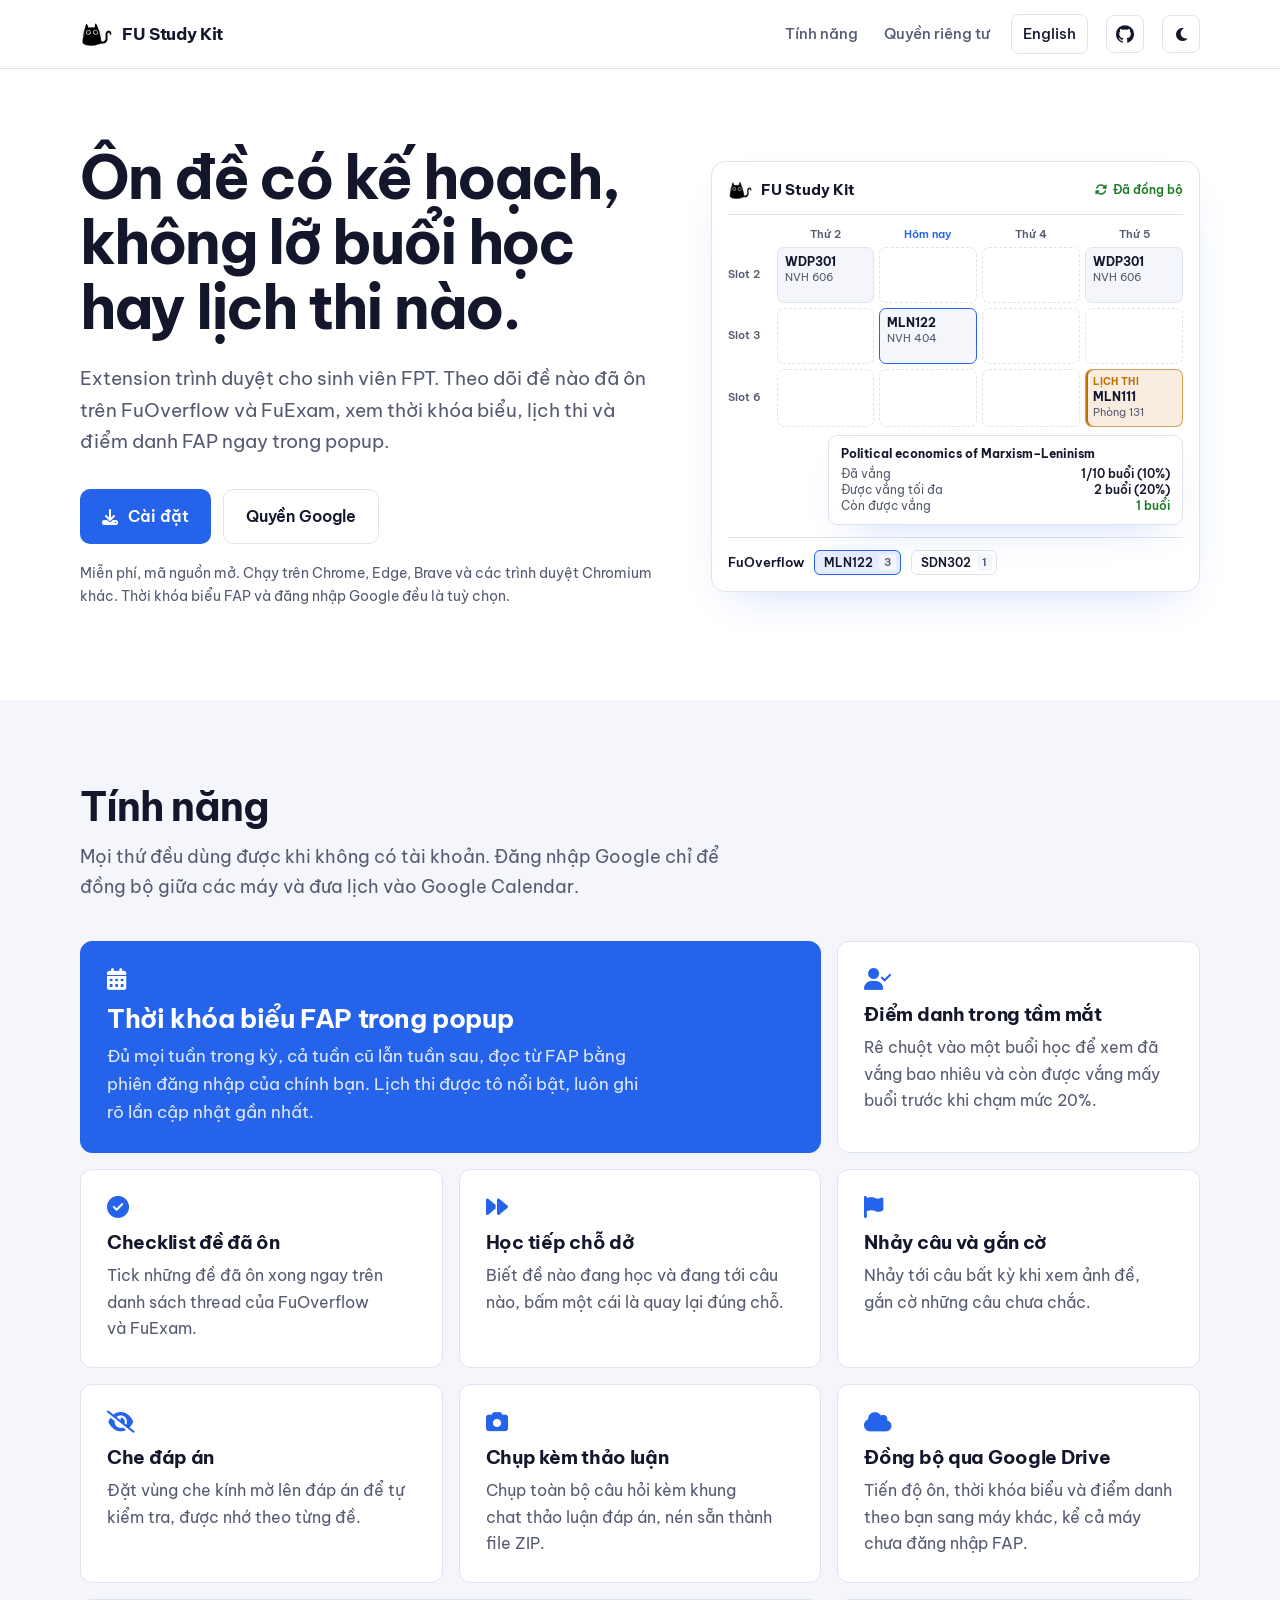
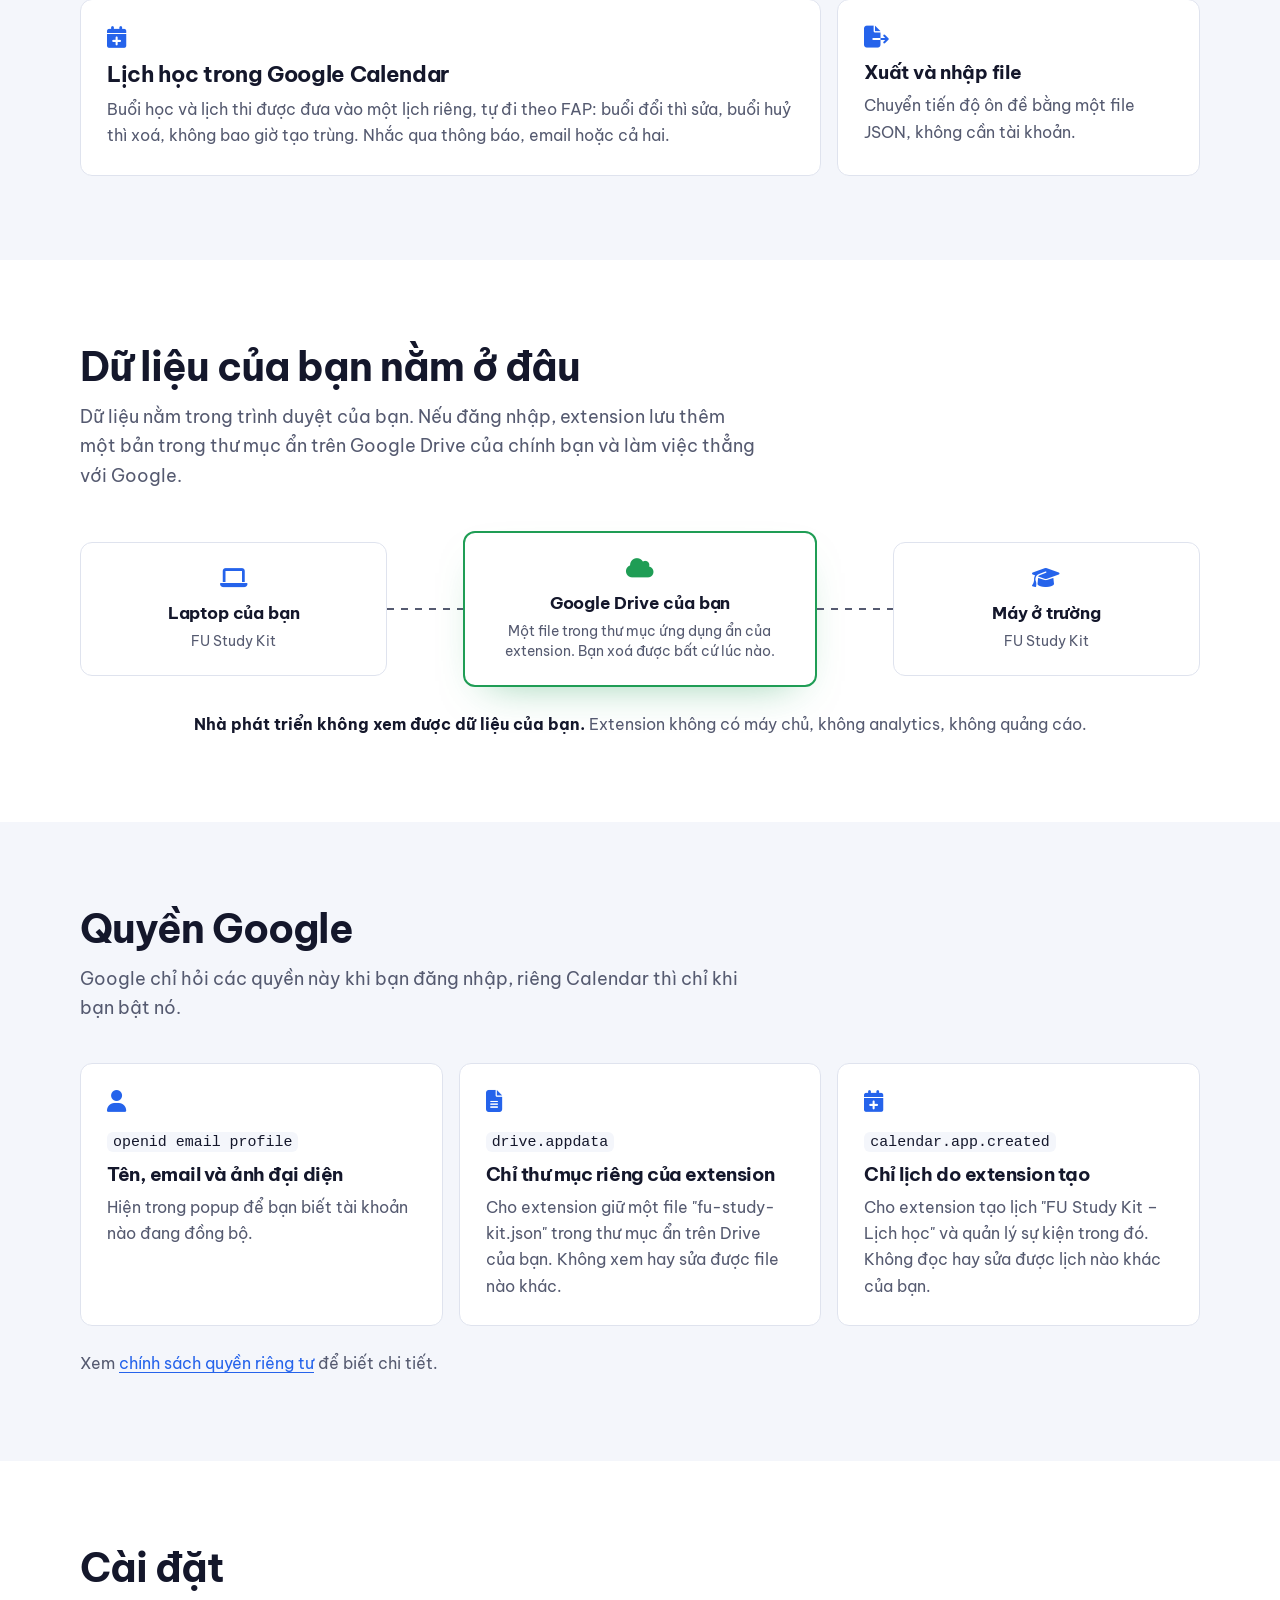
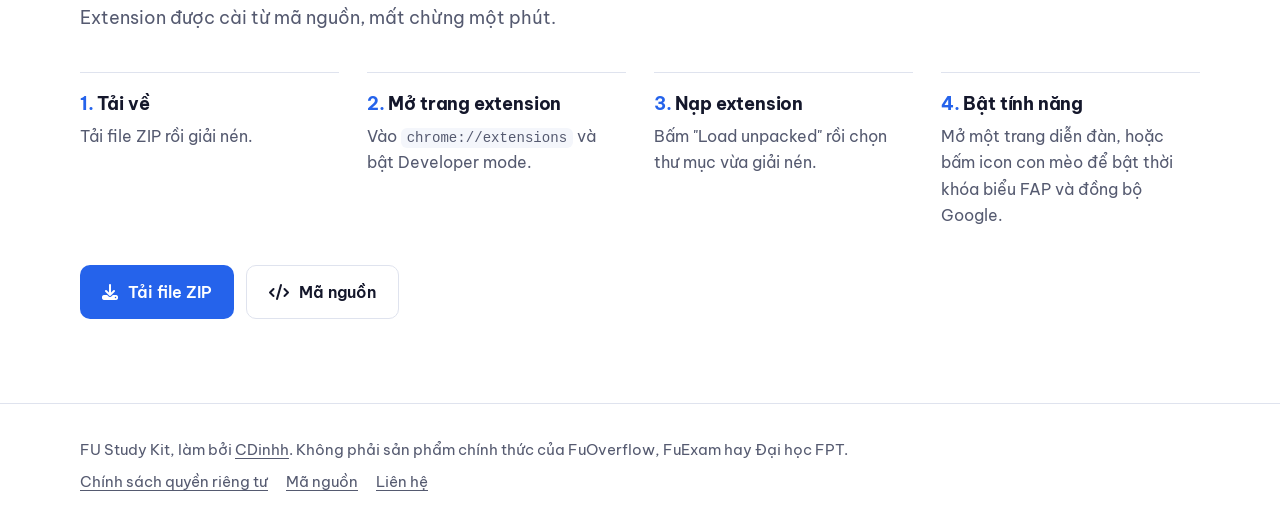
==== docs/vi/index.html @ a61018e3 "Add an English and Vietnamese home page and privacy policy for GitHub Pages" ====
<!DOCTYPE html>
<html lang="vi">

<head>
    <meta charset="UTF-8">
    <meta name="viewport" content="width=device-width, initial-scale=1">
    <title>FU Study Kit</title>
    <meta name="description" content="Extension miễn phí, mã nguồn mở cho sinh viên FPT: theo dõi việc ôn đề trên FuOverflow và FuExam, xem thời khóa biểu, lịch thi và điểm danh FAP ngay trong popup.">
    <link rel="canonical" href="https://cdinhh.github.io/Extension-FU-Study-Kit/vi/">
    <link rel="alternate" hreflang="en" href="https://cdinhh.github.io/Extension-FU-Study-Kit/">
    <link rel="alternate" hreflang="vi" href="https://cdinhh.github.io/Extension-FU-Study-Kit/vi/">
    <meta property="og:title" content="FU Study Kit">
    <meta property="og:description" content="Checklist ôn đề cho FuOverflow và FuExam, cùng thời khóa biểu, lịch thi và điểm danh FAP trong một popup.">
    <meta property="og:image" content="https://cdinhh.github.io/Extension-FU-Study-Kit/logo.png">
    <link rel="icon" type="image/png" href="../logo.png">
    <script src="../theme.js"></script>
    <link rel="preconnect" href="https://fonts.googleapis.com">
    <link rel="preconnect" href="https://fonts.gstatic.com" crossorigin>
    <link rel="stylesheet" href="https://fonts.googleapis.com/css2?family=Be+Vietnam+Pro:wght@400;500;600;700&display=swap">
    <link rel="stylesheet" href="../style.css">
</head>

<body>
    <a class="skip" href="#main">Bỏ qua tới nội dung</a>

    <header class="site-head">
        <div class="wrap">
            <a class="mark" href="./"><img src="../logo.png" alt="FU Study Kit" width="32" height="32"><span>FU Study Kit</span></a>
            <nav class="nav" aria-label="Chính">
                <a href="#features">Tính năng</a>
                <a href="privacy.html">Quyền riêng tư</a>
                <a class="lang" href="../" hreflang="en" lang="en">English</a>
            </nav>
            <a class="head-btn" href="https://github.com/CDinhh/Extension-FU-Study-Kit" aria-label="Kho mã nguồn trên GitHub" title="Kho mã nguồn trên GitHub"><svg viewBox="0 0 24 24" width="18" height="18" fill="currentColor" aria-hidden="true"><path d="M12 .3a12 12 0 0 0-3.8 23.38c.6.12.83-.26.83-.58v-2.03c-3.34.73-4.04-1.61-4.04-1.61-.55-1.39-1.33-1.76-1.33-1.76-1.09-.74.08-.73.08-.73 1.2.09 1.84 1.24 1.84 1.24 1.07 1.83 2.81 1.3 3.5 1 .1-.78.42-1.31.76-1.61-2.67-.3-5.47-1.33-5.47-5.93 0-1.31.47-2.38 1.24-3.22-.13-.3-.54-1.52.1-3.18 0 0 1-.32 3.3 1.23a11.5 11.5 0 0 1 6 0c2.28-1.55 3.29-1.23 3.29-1.23.64 1.66.23 2.88.12 3.18a4.65 4.65 0 0 1 1.23 3.22c0 4.61-2.8 5.63-5.48 5.92.42.37.81 1.1.81 2.22v3.29c0 .32.21.7.82.58A12 12 0 0 0 12 .3"/></svg></a>
            <button class="theme-toggle" type="button" hidden aria-pressed="false" aria-label="Giao diện tối" title="Giao diện tối"><i class="fa-solid fa-moon" aria-hidden="true"></i><i class="fa-solid fa-sun" aria-hidden="true"></i></button>
        </div>
    </header>

    <main id="main">
        <section class="hero">
            <div class="wrap">
                <div>
                    <h1>Ôn đề có kế hoạch, không lỡ buổi học hay lịch thi nào.</h1>
                    <p class="lede">Extension trình duyệt cho sinh viên FPT. Theo dõi đề nào đã ôn trên FuOverflow và FuExam, xem thời khóa biểu, lịch thi và điểm danh FAP ngay trong popup.</p>
                    <div class="cta">
                        <a class="btn btn-primary" href="#install"><i class="fa-solid fa-download" aria-hidden="true"></i>Cài đặt</a>
                        <a class="btn btn-ghost" href="#permissions">Quyền Google</a>
                    </div>
                    <p class="fine">Miễn phí, mã nguồn mở. Chạy trên Chrome, Edge, Brave và các trình duyệt Chromium khác. Thời khóa biểu FAP và đăng nhập Google đều là tuỳ chọn.</p>
                </div>

                <div class="mock" role="img" aria-label="Hình minh hoạ popup của extension: thời khóa biểu tuần có một buổi thi, tooltip điểm danh của một môn, và các môn đã ôn trên FuOverflow.">
                    <div class="mock-head">
                        <img src="../logo.png" alt="" width="24" height="24">
                        FU Study Kit
                        <span class="sync-pill"><i class="fa-solid fa-rotate" aria-hidden="true"></i>Đã đồng bộ</span>
                    </div>
                    <div class="mock-tt">
                        <span></span>
                        <span class="day">Thứ 2</span>
                        <span class="day today">Hôm nay</span>
                        <span class="day">Thứ 4</span>
                        <span class="day">Thứ 5</span>
                        <span class="slot">Slot 2</span>
                        <div class="c"><b>WDP301</b>NVH 606</div>
                        <div class="c empty"></div>
                        <div class="c empty"></div>
                        <div class="c"><b>WDP301</b>NVH 606</div>
                        <span class="slot">Slot 3</span>
                        <div class="c empty"></div>
                        <div class="c hover"><b>MLN122</b>NVH 404</div>
                        <div class="c empty"></div>
                        <div class="c empty"></div>
                        <span class="slot">Slot 6</span>
                        <div class="c empty"></div>
                        <div class="c empty"></div>
                        <div class="c empty"></div>
                        <div class="c exam"><i>LỊCH THI</i><b>MLN111</b>Phòng 131</div>
                    </div>
                    <div class="mock-tip">
                        <b>Political economics of Marxism–Leninism</b>
                        <span>Đã vắng <em>1/10 buổi (10%)</em></span>
                        <span>Được vắng tối đa <em>2 buổi (20%)</em></span>
                        <span>Còn được vắng <em class="ok">1 buổi</em></span>
                    </div>
                    <div class="mock-sites">
                        FuOverflow
                        <span class="chip on">MLN122 <span>3</span></span>
                        <span class="chip">SDN302 <span>1</span></span>
                    </div>
                </div>
            </div>
        </section>

        <section class="section alt" id="features">
            <div class="wrap">
                <div class="section-head in">
                    <h2>Tính năng</h2>
                    <p>Mọi thứ đều dùng được khi không có tài khoản. Đăng nhập Google chỉ để đồng bộ giữa các máy và đưa lịch vào Google Calendar.</p>
                </div>
                <div class="bento">
                    <article class="tile wide in">
                        <i class="icon fa-solid fa-calendar-days" aria-hidden="true"></i>
                        <h3>Thời khóa biểu FAP trong popup</h3>
                        <p>Đủ mọi tuần trong kỳ, cả tuần cũ lẫn tuần sau, đọc từ FAP bằng phiên đăng nhập của chính bạn. Lịch thi được tô nổi bật, luôn ghi rõ lần cập nhật gần nhất.</p>
                    </article>
                    <article class="tile in">
                        <i class="icon fa-solid fa-user-check" aria-hidden="true"></i>
                        <h3>Điểm danh trong tầm mắt</h3>
                        <p>Rê chuột vào một buổi học để xem đã vắng bao nhiêu và còn được vắng mấy buổi trước khi chạm mức 20%.</p>
                    </article>
                    <article class="tile in">
                        <i class="icon fa-solid fa-circle-check" aria-hidden="true"></i>
                        <h3>Checklist đề đã ôn</h3>
                        <p>Tick những đề đã ôn xong ngay trên danh sách thread của FuOverflow và FuExam.</p>
                    </article>
                    <article class="tile in">
                        <i class="icon fa-solid fa-forward" aria-hidden="true"></i>
                        <h3>Học tiếp chỗ dở</h3>
                        <p>Biết đề nào đang học và đang tới câu nào, bấm một cái là quay lại đúng chỗ.</p>
                    </article>
                    <article class="tile in">
                        <i class="icon fa-solid fa-flag" aria-hidden="true"></i>
                        <h3>Nhảy câu và gắn cờ</h3>
                        <p>Nhảy tới câu bất kỳ khi xem ảnh đề, gắn cờ những câu chưa chắc.</p>
                    </article>
                    <article class="tile in">
                        <i class="icon fa-solid fa-eye-slash" aria-hidden="true"></i>
                        <h3>Che đáp án</h3>
                        <p>Đặt vùng che kính mờ lên đáp án để tự kiểm tra, được nhớ theo từng đề.</p>
                    </article>
                    <article class="tile in">
                        <i class="icon fa-solid fa-camera" aria-hidden="true"></i>
                        <h3>Chụp kèm thảo luận</h3>
                        <p>Chụp toàn bộ câu hỏi kèm khung chat thảo luận đáp án, nén sẵn thành file ZIP.</p>
                    </article>
                    <article class="tile in">
                        <i class="icon fa-solid fa-cloud" aria-hidden="true"></i>
                        <h3>Đồng bộ qua Google Drive</h3>
                        <p>Tiến độ ôn, thời khóa biểu và điểm danh theo bạn sang máy khác, kể cả máy chưa đăng nhập FAP.</p>
                    </article>
                    <article class="tile span in">
                        <i class="icon fa-solid fa-calendar-plus" aria-hidden="true"></i>
                        <h3>Lịch học trong Google Calendar</h3>
                        <p>Buổi học và lịch thi được đưa vào một lịch riêng, tự đi theo FAP: buổi đổi thì sửa, buổi huỷ thì xoá, không bao giờ tạo trùng. Nhắc qua thông báo, email hoặc cả hai.</p>
                    </article>
                    <article class="tile in">
                        <i class="icon fa-solid fa-file-export" aria-hidden="true"></i>
                        <h3>Xuất và nhập file</h3>
                        <p>Chuyển tiến độ ôn đề bằng một file JSON, không cần tài khoản.</p>
                    </article>
                </div>
            </div>
        </section>

        <section class="section" id="sync">
            <div class="wrap">
                <div class="section-head in">
                    <h2>Dữ liệu của bạn nằm ở đâu</h2>
                    <p>Dữ liệu nằm trong trình duyệt của bạn. Nếu đăng nhập, extension lưu thêm một bản trong thư mục ẩn trên Google Drive của chính bạn và làm việc thẳng với Google.</p>
                </div>
                <div class="flow in">
                    <div class="node">
                        <i class="icon fa-solid fa-laptop" aria-hidden="true"></i>
                        <strong>Laptop của bạn</strong>
                        <small>FU Study Kit</small>
                    </div>
                    <div class="pipe" aria-hidden="true"></div>
                    <div class="node home">
                        <i class="icon fa-solid fa-cloud" aria-hidden="true"></i>
                        <strong>Google Drive của bạn</strong>
                        <small>Một file trong thư mục ứng dụng ẩn của extension. Bạn xoá được bất cứ lúc nào.</small>
                    </div>
                    <div class="pipe rev" aria-hidden="true"></div>
                    <div class="node">
                        <i class="icon fa-solid fa-graduation-cap" aria-hidden="true"></i>
                        <strong>Máy ở trường</strong>
                        <small>FU Study Kit</small>
                    </div>
                </div>
                <p class="flow-note in"><b>Nhà phát triển không xem được dữ liệu của bạn.</b> Extension không có máy chủ, không analytics, không quảng cáo.</p>
            </div>
        </section>

        <section class="section alt" id="permissions">
            <div class="wrap">
                <div class="section-head in">
                    <h2>Quyền Google</h2>
                    <p>Google chỉ hỏi các quyền này khi bạn đăng nhập, riêng Calendar thì chỉ khi bạn bật nó.</p>
                </div>
                <div class="perm">
                    <article class="in">
                        <i class="icon fa-solid fa-user" aria-hidden="true"></i>
                        <code>openid email profile</code>
                        <h3>Tên, email và ảnh đại diện</h3>
                        <p>Hiện trong popup để bạn biết tài khoản nào đang đồng bộ.</p>
                    </article>
                    <article class="in">
                        <i class="icon fa-solid fa-file-lines" aria-hidden="true"></i>
                        <code>drive.appdata</code>
                        <h3>Chỉ thư mục riêng của extension</h3>
                        <p>Cho extension giữ một file "fu-study-kit.json" trong thư mục ẩn trên Drive của bạn. Không xem hay sửa được file nào khác.</p>
                    </article>
                    <article class="in">
                        <i class="icon fa-solid fa-calendar-plus" aria-hidden="true"></i>
                        <code>calendar.app.created</code>
                        <h3>Chỉ lịch do extension tạo</h3>
                        <p>Cho extension tạo lịch "FU Study Kit – Lịch học" và quản lý sự kiện trong đó. Không đọc hay sửa được lịch nào khác của bạn.</p>
                    </article>
                </div>
                <p class="more in">Xem <a href="privacy.html">chính sách quyền riêng tư</a> để biết chi tiết.</p>
            </div>
        </section>

        <section class="section" id="install">
            <div class="wrap">
                <div class="section-head in">
                    <h2>Cài đặt</h2>
                    <p>Extension được cài từ mã nguồn, mất chừng một phút.</p>
                </div>
                <ol class="steps in">
                    <li><b>Tải về</b>Tải file ZIP rồi giải nén.</li>
                    <li><b>Mở trang extension</b>Vào <code>chrome://extensions</code> và bật Developer mode.</li>
                    <li><b>Nạp extension</b>Bấm "Load unpacked" rồi chọn thư mục vừa giải nén.</li>
                    <li><b>Bật tính năng</b>Mở một trang diễn đàn, hoặc bấm icon con mèo để bật thời khóa biểu FAP và đồng bộ Google.</li>
                </ol>
                <div class="steps-cta cta">
                    <a class="btn btn-primary" href="https://github.com/CDinhh/Extension-FU-Study-Kit/archive/refs/heads/main.zip"><i class="fa-solid fa-download" aria-hidden="true"></i>Tải file ZIP</a>
                    <a class="btn btn-ghost" href="https://github.com/CDinhh/Extension-FU-Study-Kit"><i class="fa-solid fa-code" aria-hidden="true"></i>Mã nguồn</a>
                </div>
            </div>
        </section>
    </main>

    <footer class="site-foot">
        <div class="wrap">
            <span>FU Study Kit, làm bởi <a href="https://github.com/CDinhh">CDinhh</a>. Không phải sản phẩm chính thức của FuOverflow, FuExam hay Đại học FPT.</span>
            <nav aria-label="Chân trang">
                <a href="privacy.html">Chính sách quyền riêng tư</a>
                <a href="https://github.com/CDinhh/Extension-FU-Study-Kit">Mã nguồn</a>
                <a href="https://github.com/CDinhh/Extension-FU-Study-Kit/issues">Liên hệ</a>
            </nav>
        </div>
    </footer>
</body>

</html>
---- docs/style.css ----
/* Icons: Font Awesome Free 6.5.1 solid (fontawesome.com, CC BY 4.0 / SIL OFL 1.1, see fontawesome-LICENSE.txt); the classes below are the glyphs this site uses. */
@font-face {
    font-family: 'Font Awesome 6 Free';
    font-weight: 900;
    font-display: block;
    src: url('fa-solid-900.woff2') format('woff2');
}
.fa-solid { display: inline-block; font: 900 1em/1 'Font Awesome 6 Free'; -webkit-font-smoothing: antialiased; }
.fa-rotate::before { content: '\f2f1'; }
.fa-circle-check::before { content: '\f058'; }
.fa-file-export::before { content: '\f56e'; }
.fa-house::before { content: '\f015'; }
.fa-download::before { content: '\f019'; }
.fa-moon::before { content: '\f186'; }
.fa-sun::before { content: '\f185'; }
.fa-user::before { content: '\f007'; }
.fa-file-lines::before { content: '\f15c'; }
.fa-server::before { content: '\f233'; }
.fa-ban::before { content: '\f05e'; }
.fa-calendar-days::before { content: '\f073'; }
.fa-calendar-plus::before { content: '\f271'; }
.fa-user-check::before { content: '\f4fc'; }
.fa-flag::before { content: '\f024'; }
.fa-camera::before { content: '\f030'; }
.fa-eye-slash::before { content: '\f070'; }
.fa-forward::before { content: '\f04e'; }
.fa-cloud::before { content: '\f0c2'; }
.fa-laptop::before { content: '\f109'; }
.fa-graduation-cap::before { content: '\f19d'; }
.fa-code::before { content: '\f121'; }

:root {
    color-scheme: light;
    --paper: #ffffff;
    --paper-2: #f4f6fb;
    --card: #ffffff;
    --ink: #14172b;
    --muted: #555a70;
    --line: #dfe3ee;
    --brand: #2563eb;
    --brand-ink: #ffffff;
    --sky: #06b6f5;
    --ok: #1d7d27;
    --drive: #1f9d55;
    --exam: #c26d00;
    --shadow: 0 18px 44px -24px rgb(37 99 235 / 30%);
    --radius: 12px;
    --sans: 'Be Vietnam Pro', 'Segoe UI Variable', 'Segoe UI', system-ui, sans-serif;
}

:root[data-theme='dark'] {
    color-scheme: dark;
    --paper: #0b0c0f;
    --paper-2: #121419;
    --card: #191c22;
    --ink: #f2f3f8;
    --muted: #aeb1c5;
    --line: #2a2e37;
    --brand: #6ea8fe;
    --brand-ink: #0b0c0f;
    --ok: #3ecf8e;
    --drive: #3ecf8e;
    --exam: #f5a524;
    --shadow: 0 18px 44px -24px rgb(0 0 0 / 80%);
}

*, *::before, *::after { box-sizing: border-box; }

html { scroll-behavior: smooth; scroll-padding-top: 88px; -webkit-text-size-adjust: 100%; }

body {
    margin: 0;
    background: var(--paper);
    color: var(--ink);
    font: 400 17px/1.65 var(--sans);
    -webkit-font-smoothing: antialiased;
}

img { display: block; max-width: 100%; }

a { color: var(--brand); text-underline-offset: 3px; text-decoration-thickness: 1px; }
a:hover { text-decoration-thickness: 2px; }
:focus-visible { outline: 3px solid var(--sky); outline-offset: 3px; border-radius: 6px; }

h1, h2, h3 { margin: 0; line-height: 1.15; letter-spacing: -.025em; font-weight: 700; text-wrap: balance; }
p { margin: 0; text-wrap: pretty; }

.wrap { width: min(1120px, 100% - 40px); margin-inline: auto; }

.skip {
    position: absolute;
    left: 16px;
    top: -60px;
    z-index: 30;
    padding: 8px 14px;
    background: var(--brand);
    color: var(--brand-ink);
    border-radius: 8px;
}
.skip:focus { top: 12px; }

/* ===== Header ===== */
.site-head {
    position: sticky;
    top: 0;
    z-index: 20;
    background: color-mix(in srgb, var(--paper) 88%, transparent);
    backdrop-filter: blur(14px);
    border-bottom: 1px solid var(--line);
}
.site-head .wrap { display: flex; align-items: center; gap: 12px; min-height: 68px; }

.mark {
    display: flex;
    align-items: center;
    gap: 10px;
    color: var(--ink);
    font-weight: 700;
    letter-spacing: -.02em;
    text-decoration: none;
    margin-right: auto;
}
.mark img { flex: none; width: 32px; height: 32px; border-radius: 8px; transition: transform .5s cubic-bezier(.2, 1.4, .4, 1); }
.mark:hover img { transform: rotate(-14deg) scale(1.08); }

.nav { display: flex; align-items: center; gap: 4px; font-size: 15px; font-weight: 500; }
.nav a { padding: 7px 11px; border-radius: 8px; color: var(--muted); text-decoration: none; white-space: nowrap; transition: background .2s, color .2s; }
.nav a:hover { background: var(--paper-2); color: var(--ink); }
.nav a[aria-current='page'] { color: var(--ink); }
.nav .lang { border: 1px solid var(--line); margin-left: 6px; color: var(--ink); }

.head-btn {
    flex: none;
    display: grid;
    place-items: center;
    width: 38px;
    height: 38px;
    margin-left: 6px;
    border: 1px solid var(--line);
    border-radius: 8px;
    color: var(--ink);
    transition: background .2s;
}
.head-btn:hover { background: var(--paper-2); }
.head-btn svg { transition: transform .4s cubic-bezier(.2, 1.4, .4, 1); }
.head-btn:hover svg { transform: rotate(-8deg) scale(1.12); }

.theme-toggle {
    flex: none;
    display: grid;
    place-items: center;
    width: 38px;
    height: 38px;
    margin-left: 6px;
    border: 1px solid var(--line);
    border-radius: 8px;
    background: transparent;
    color: var(--ink);
    font-size: 15px;
    cursor: pointer;
    transition: background .2s;
}
.theme-toggle[hidden] { display: none; }
.theme-toggle:hover { background: var(--paper-2); }
.theme-toggle .fa-solid { transition: transform .4s cubic-bezier(.2, 1.4, .4, 1); }
.theme-toggle:hover .fa-solid { transform: rotate(-20deg) scale(1.12); }
.theme-toggle .fa-sun, :root[data-theme='dark'] .theme-toggle .fa-moon { display: none; }
:root[data-theme='dark'] .theme-toggle .fa-sun { display: inline-block; }

/* ===== Buttons ===== */
.btn {
    display: inline-flex;
    align-items: center;
    gap: 10px;
    padding: 13px 22px;
    border-radius: 10px;
    font-weight: 600;
    font-size: 16px;
    text-decoration: none;
    transition: transform .25s cubic-bezier(.2, 1.4, .4, 1), background .2s, border-color .2s;
}
.btn:hover { transform: translateY(-2px); }
.btn:active { transform: translateY(0); }
.btn-primary { background: var(--brand); color: var(--brand-ink); }
.btn-ghost { color: var(--ink); border: 1px solid var(--line); background: var(--card); }
.btn-ghost:hover { border-color: var(--brand); }

/* ===== Hero ===== */
.hero { padding: 76px 0 92px; }
.hero .wrap { display: grid; grid-template-columns: 1.08fr .92fr; gap: 56px; align-items: center; }
.hero h1 { font-size: clamp(38px, 5.2vw, 60px); line-height: 1.08; letter-spacing: -.035em; }
.lede { margin: 24px 0 32px; max-width: 34em; font-size: 19px; color: var(--muted); }
.cta { display: flex; flex-wrap: wrap; gap: 12px; }
.fine { margin-top: 18px; font-size: 14px; color: var(--muted); }

/* Popup mock, modelled on the real extension popup */
.mock {
    border-radius: 14px;
    background: var(--card);
    border: 1px solid var(--line);
    box-shadow: var(--shadow);
    padding: 16px;
    font-size: 13px;
    line-height: 1.35;
    user-select: none;
    animation: rise .8s cubic-bezier(.2, 1.1, .3, 1) both;
}
.mock-head { display: flex; align-items: center; gap: 9px; padding-bottom: 12px; border-bottom: 1px solid var(--line); font-weight: 700; font-size: 15px; }
.mock-head img { width: 24px; height: 24px; border-radius: 6px; }
.sync-pill { display: inline-flex; align-items: center; gap: 6px; margin-left: auto; font-size: 12px; font-weight: 600; color: var(--ok); }
.sync-pill .fa-solid { animation: spin 1.2s .9s cubic-bezier(.5, 0, .3, 1) 2 both; }

.mock-tt { display: grid; grid-template-columns: 44px repeat(4, 1fr); gap: 5px; margin-top: 12px; }
.mock-tt .day { text-align: center; font-size: 11px; font-weight: 600; color: var(--muted); }
.mock-tt .day.today { color: var(--brand); }
.mock-tt .slot { align-self: center; font-size: 11px; font-weight: 600; color: var(--muted); }
.mock-tt .c { min-height: 56px; padding: 6px 7px; border: 1px solid var(--line); border-radius: 7px; background: var(--paper-2); font-size: 11px; color: var(--muted); animation: rise .6s cubic-bezier(.2, 1, .3, 1) both; }
.mock-tt .c b { display: block; color: var(--ink); font-size: 12px; }
.mock-tt .c.empty { border-style: dashed; background: transparent; animation: none; }
.mock-tt .c.exam { border-color: color-mix(in srgb, var(--exam) 60%, transparent); background: color-mix(in srgb, var(--exam) 12%, var(--card)); box-shadow: inset 2px 0 0 var(--exam); }
.mock-tt .c.exam i { display: block; font-style: normal; font-size: 9.5px; font-weight: 700; letter-spacing: .04em; color: var(--exam); }
.mock-tt .c.hover { border-color: var(--brand); }
.mock-tt .c:nth-child(7) { animation-delay: .15s; }
.mock-tt .c:nth-child(9) { animation-delay: .3s; }
.mock-tt .c:nth-child(14) { animation-delay: .45s; }

.mock-tip { position: relative; width: 78%; margin: 8px 0 0 auto; padding: 10px 12px; border: 1px solid var(--line); border-radius: 9px; background: var(--card); box-shadow: var(--shadow); font-size: 12px; animation: rise .6s 1.1s cubic-bezier(.2, 1, .3, 1) both; }
.mock-tip b { display: block; margin-bottom: 4px; color: var(--ink); }
.mock-tip span { display: flex; justify-content: space-between; gap: 12px; color: var(--muted); }
.mock-tip em { font-style: normal; font-weight: 600; color: var(--ink); }
.mock-tip em.ok { color: var(--ok); }

.mock-sites { display: flex; align-items: center; gap: 10px; margin-top: 12px; padding-top: 12px; border-top: 1px solid var(--line); font-weight: 600; }
.chip { display: inline-flex; align-items: center; gap: 6px; padding: 3px 4px 3px 9px; border: 1px solid var(--line); border-radius: 6px; font-size: 12px; font-weight: 600; }
.chip span { padding: 1px 5px; border-radius: 4px; background: var(--paper-2); color: var(--muted); font-size: 11px; }
.chip.on { border-color: var(--brand); background: color-mix(in srgb, var(--brand) 12%, var(--card)); }

@keyframes rise { from { opacity: 0; transform: translateY(14px); } }
@keyframes spin { to { transform: rotate(360deg); } }

/* ===== Sections ===== */
.section { padding: 84px 0; }
.section.alt { background: var(--paper-2); }
.section-head { max-width: 40em; margin-bottom: 40px; }
.section-head h2 { font-size: clamp(28px, 3.6vw, 40px); }
.section-head p { margin-top: 12px; color: var(--muted); font-size: 18px; }

@supports (animation-timeline: view()) {
    @media (prefers-reduced-motion: no-preference) {
        .in { animation: rise linear both; animation-timeline: view(); animation-range: entry 0% entry 42%; }
    }
}

/* Icon in front of a card title */
.icon { display: block; margin-bottom: 14px; color: var(--brand); font-size: 22px; transition: transform .35s cubic-bezier(.2, 1.5, .4, 1); }

/* Features */
.bento { display: grid; grid-template-columns: repeat(3, 1fr); gap: 16px; }
.tile { padding: 26px; background: var(--card); border: 1px solid var(--line); border-radius: var(--radius); transition: border-color .25s; }
.tile:hover { border-color: var(--brand); }
.tile:hover .icon { transform: translateY(-3px) scale(1.1); }
.tile h3 { font-size: 19px; margin-bottom: 8px; letter-spacing: -.015em; }
.tile p { color: var(--muted); font-size: 16px; }
.tile.wide { grid-column: span 2; background: var(--brand); border-color: var(--brand); }
.tile.wide .icon, .tile.wide h3 { color: var(--brand-ink); }
.tile.wide h3 { font-size: 26px; }
.tile.wide p { color: color-mix(in srgb, var(--brand-ink) 86%, transparent); font-size: 17px; max-width: 32em; }
.tile.span { grid-column: span 2; }
.tile.span h3 { font-size: 22px; }

/* Sync flow */
.flow { display: grid; grid-template-columns: 1fr 76px 1.15fr 76px 1fr; align-items: center; }
.node { padding: 24px 20px; text-align: center; background: var(--card); border: 1px solid var(--line); border-radius: var(--radius); }
.node .icon { margin: 0 auto 10px; }
.node strong { display: block; font-size: 17px; letter-spacing: -.01em; }
.node small { display: block; margin-top: 4px; color: var(--muted); font-size: 14px; line-height: 1.45; }
.node.home { border: 2px solid var(--drive); box-shadow: 0 18px 44px -24px color-mix(in srgb, var(--drive) 55%, transparent); }
.node.home .icon { color: var(--drive); }
.pipe { height: 2px; background: repeating-linear-gradient(90deg, var(--muted) 0 7px, transparent 7px 14px); background-size: 28px 2px; animation: flow 1.1s linear infinite; }
.pipe.rev { animation-direction: reverse; }
@keyframes flow { to { background-position-x: 28px; } }
@keyframes flow-down { to { background-position-y: 28px; } }
.flow-note { margin-top: 24px; text-align: center; color: var(--muted); font-size: 16px; }
.flow-note b { color: var(--ink); }
.more { margin-top: 24px; color: var(--muted); font-size: 16px; }

/* Permissions */
.perm { display: grid; grid-template-columns: repeat(3, 1fr); gap: 16px; }
.perm article { padding: 26px; border-radius: var(--radius); background: var(--card); border: 1px solid var(--line); }
.perm h3 { font-size: 19px; margin-bottom: 8px; }
.perm p { color: var(--muted); font-size: 16px; }
code { font: 500 .88em ui-monospace, 'Cascadia Code', Consolas, monospace; padding: .12em .4em; border-radius: 6px; background: var(--paper-2); overflow-wrap: anywhere; }
.perm code { display: inline-block; margin-bottom: 12px; }

/* Install steps */
.steps { display: grid; grid-template-columns: repeat(4, 1fr); gap: 28px; margin: 0; padding: 0; list-style: none; counter-reset: s; }
.steps li { counter-increment: s; padding-top: 16px; border-top: 1px solid var(--line); color: var(--muted); font-size: 16px; }
.steps b { display: block; margin-bottom: 4px; color: var(--ink); font-size: 18px; letter-spacing: -.01em; }
.steps b::before { content: counter(s) '. '; color: var(--brand); }
.steps-cta { margin-top: 36px; }

/* ===== Policy page ===== */
.doc-hero { padding: 60px 0 44px; }
.doc-hero h1 { font-size: clamp(36px, 5vw, 54px); letter-spacing: -.035em; }
.doc-hero .meta { margin-top: 14px; color: var(--muted); font-size: 15px; }

.promises { display: grid; grid-template-columns: repeat(3, 1fr); gap: 14px; margin-top: 34px; }
.promises div { padding: 20px; background: var(--paper-2); border-radius: var(--radius); font-size: 15px; color: var(--muted); line-height: 1.5; }
.promises .icon { font-size: 18px; margin-bottom: 10px; }
.promises b { display: block; color: var(--ink); font-size: 17px; letter-spacing: -.01em; margin-bottom: 3px; }

.doc { display: grid; grid-template-columns: 230px minmax(0, 1fr); gap: 56px; align-items: start; padding-bottom: 96px; }
.toc { position: sticky; top: 92px; font-size: 14.5px; }
.toc ol { margin: 0; padding: 0; list-style: none; }
.toc a { display: block; padding: 5px 0; color: var(--muted); text-decoration: none; line-height: 1.4; transition: color .2s; }
.toc a:hover { color: var(--brand); }

.prose { max-width: 720px; }
.prose section + section { margin-top: 48px; }
.prose h2 { font-size: 26px; margin-bottom: 14px; }
.prose p + p, .prose p + ul, .prose ul + p, .prose p + .table-wrap, .prose .table-wrap + p { margin-top: 14px; }
.prose ul { padding-left: 20px; margin-bottom: 0; }
.prose li + li { margin-top: 8px; }

.table-wrap { overflow-x: auto; border: 1px solid var(--line); border-radius: var(--radius); background: var(--card); }
table { width: 100%; border-collapse: collapse; font-size: 15px; line-height: 1.5; }
th, td { padding: 13px 16px; text-align: left; vertical-align: top; }
thead th { font-size: 13px; font-weight: 600; color: var(--muted); background: var(--paper-2); }
tbody tr + tr th, tbody tr + tr td { border-top: 1px solid var(--line); }
tbody th { font-weight: 600; min-width: 150px; }
td { min-width: 170px; color: var(--muted); }

.callout { margin-top: 16px; padding: 18px 20px; background: var(--paper-2); border-radius: var(--radius); font-size: 16px; }
.callout p + p { margin-top: 10px; }

/* ===== Footer ===== */
.site-foot { padding: 34px 0; border-top: 1px solid var(--line); color: var(--muted); font-size: 14.5px; }
.site-foot .wrap { display: flex; flex-wrap: wrap; gap: 8px 22px; align-items: center; justify-content: space-between; }
.site-foot nav { display: flex; flex-wrap: wrap; gap: 6px 18px; }
.site-foot a { color: var(--muted); }
.site-foot a:hover { color: var(--ink); }

/* ===== Responsive ===== */
@media (max-width: 920px) {
    .hero { padding: 48px 0 72px; }
    .hero .wrap { grid-template-columns: 1fr; gap: 48px; }
    .bento, .perm { grid-template-columns: repeat(2, 1fr); }
    .steps { grid-template-columns: repeat(2, 1fr); }
    .doc { grid-template-columns: minmax(0, 1fr); gap: 28px; }
    .toc { position: static; }
    .toc ol { columns: 2; column-gap: 16px; }
    .toc li { break-inside: avoid; }
}

@media (max-width: 640px) {
    body { font-size: 16px; }
    .wrap { width: calc(100% - 32px); }
    .section { padding: 64px 0; }
    .site-head .wrap { min-height: 60px; gap: 2px; }
    .head-btn, .theme-toggle { width: 34px; height: 34px; margin-left: 2px; }
    .nav .lang { margin-left: 2px; }
    .mark span, .nav a:first-child { display: none; }
    .nav { font-size: 14px; }
    .nav a { padding: 6px 8px; }
    .lede { font-size: 17px; }
    .bento, .perm, .steps, .promises { grid-template-columns: 1fr; }
    .tile.wide, .tile.span { grid-column: auto; }
    .cta .btn { flex: 1 1 100%; justify-content: center; }
    .flow { grid-template-columns: 1fr; }
    .pipe { justify-self: center; width: 2px; height: 34px; background: repeating-linear-gradient(180deg, var(--muted) 0 7px, transparent 7px 14px); background-size: 2px 28px; animation-name: flow-down; }
    .toc ol { columns: 1; }
    .mock-tt { grid-template-columns: 38px repeat(4, 1fr); }
}

@media (prefers-reduced-motion: reduce) {
    *, *::before, *::after, ::view-transition-group(*), ::view-transition-old(*), ::view-transition-new(*) { animation: none !important; transition: none !important; }
    html { scroll-behavior: auto; }
}
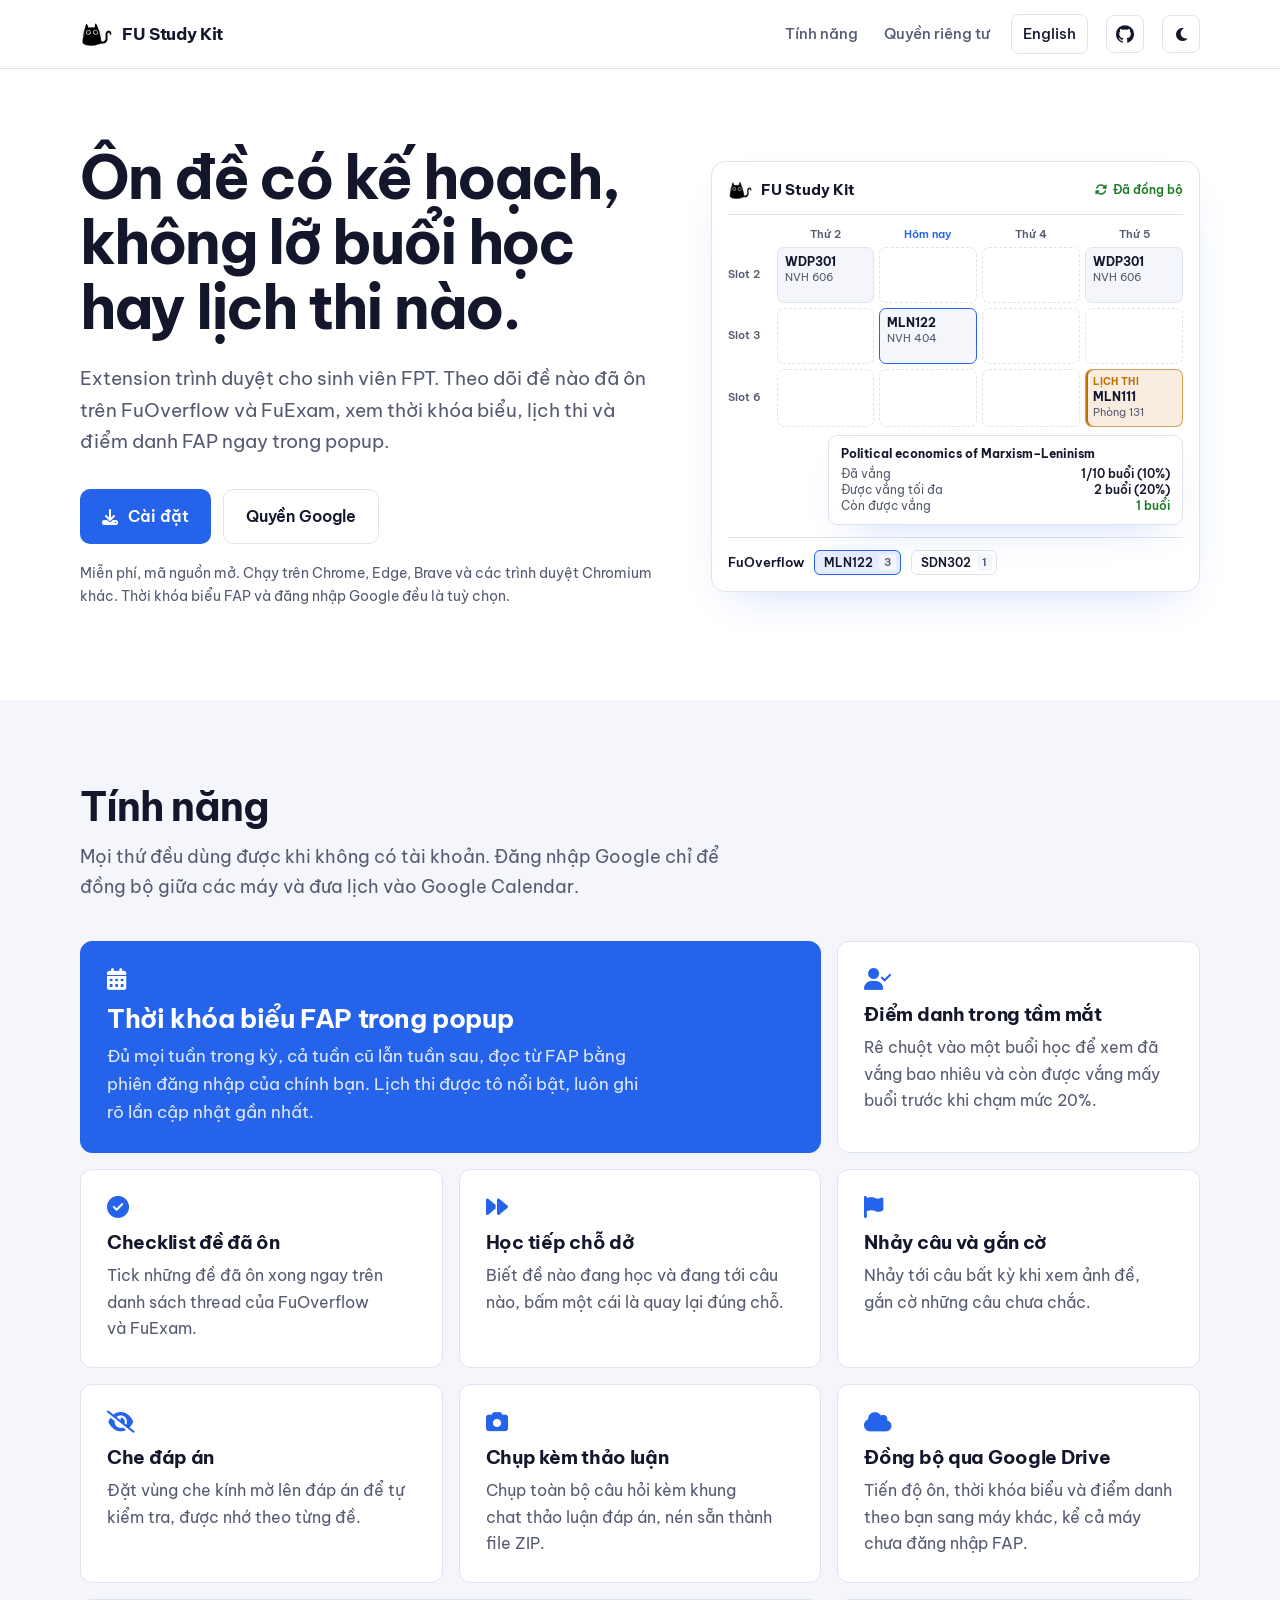
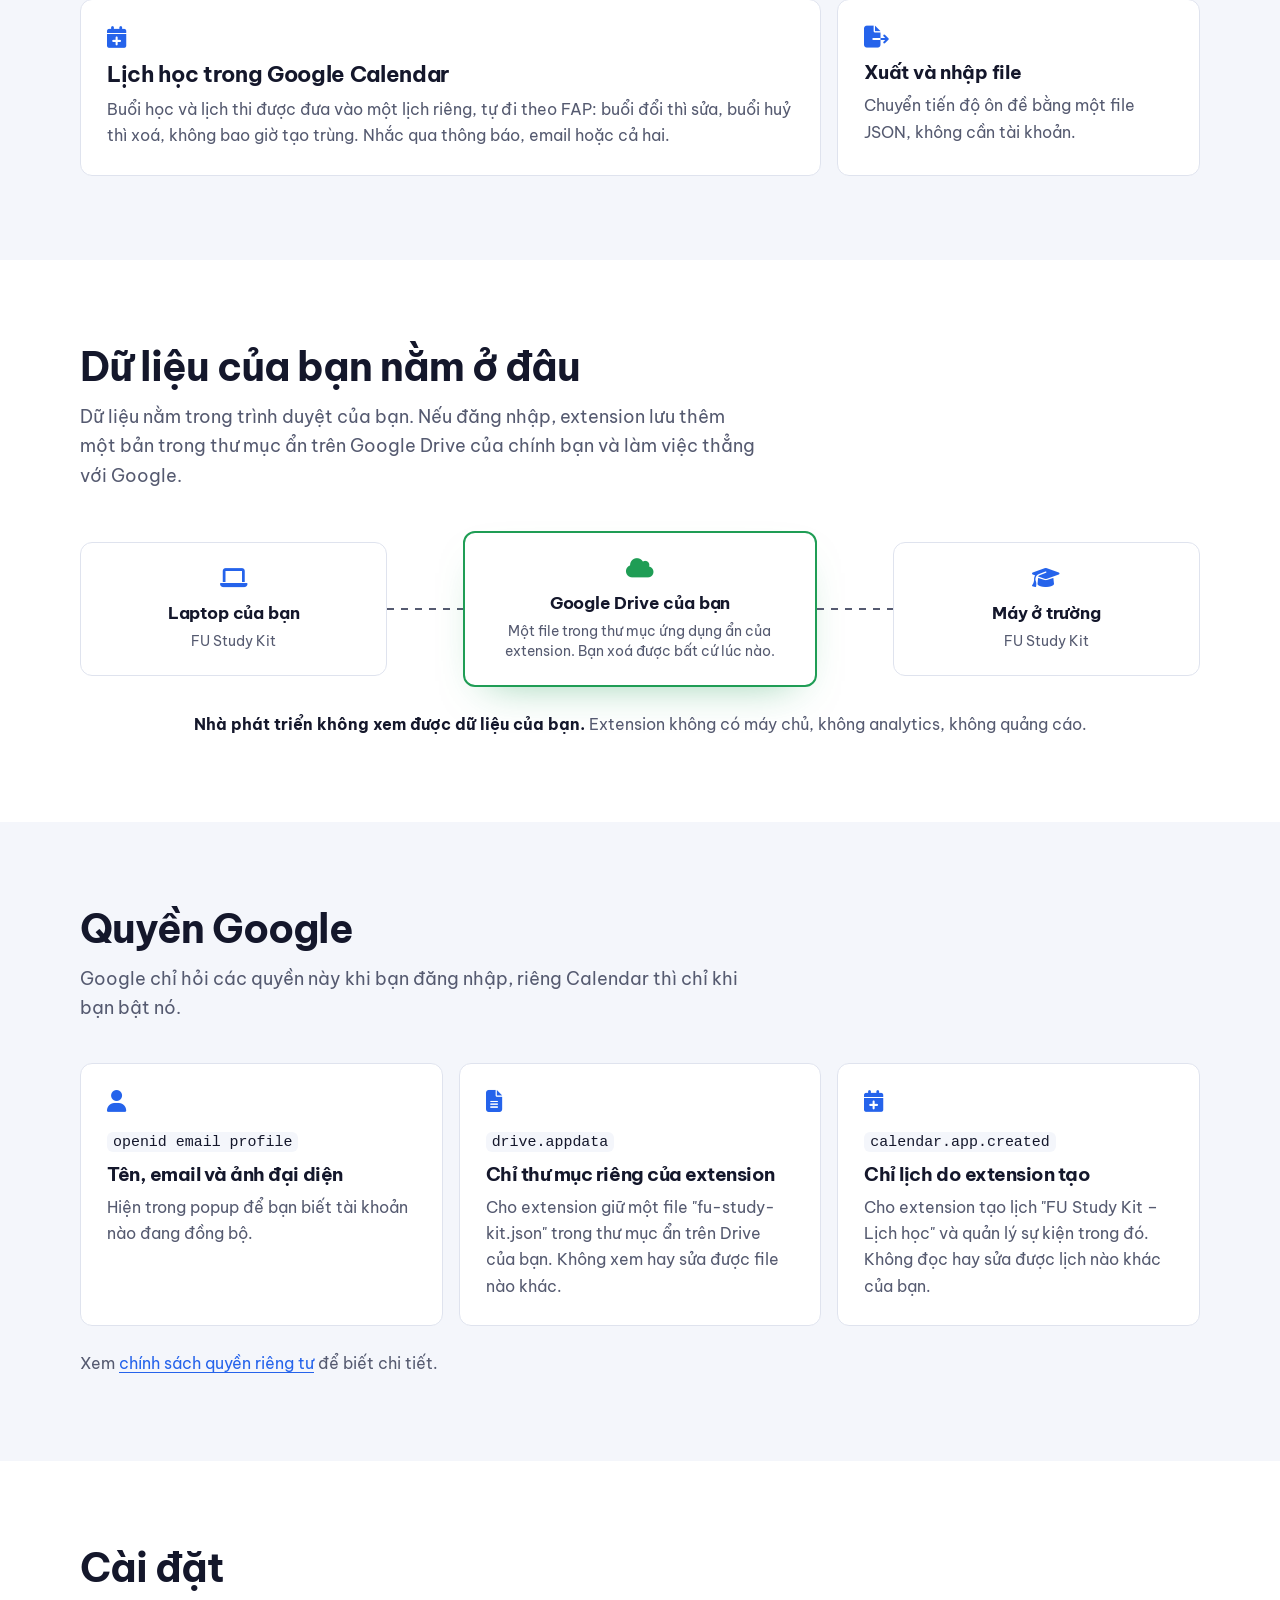
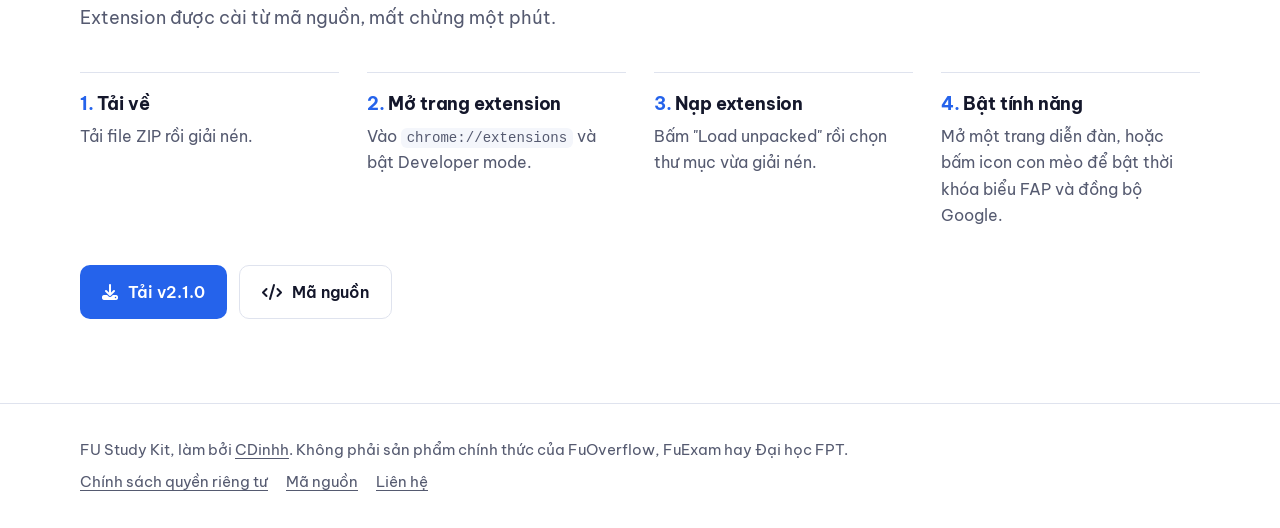
==== commit 900c7c6c: "Release 2.1.0: point the site's download at the v2.1.0 tag" ====
--- a/docs/vi/index.html
+++ b/docs/vi/index.html
@@ -225,7 +225,7 @@
                     <li><b>Bật tính năng</b>Mở một trang diễn đàn, hoặc bấm icon con mèo để bật thời khóa biểu FAP và đồng bộ Google.</li>
                 </ol>
                 <div class="steps-cta cta">
-                    <a class="btn btn-primary" href="https://github.com/CDinhh/Extension-FU-Study-Kit/archive/refs/heads/main.zip"><i class="fa-solid fa-download" aria-hidden="true"></i>Tải file ZIP</a>
+                    <a class="btn btn-primary" href="https://github.com/CDinhh/Extension-FU-Study-Kit/archive/refs/tags/v2.1.0.zip"><i class="fa-solid fa-download" aria-hidden="true"></i>Tải v2.1.0</a>
                     <a class="btn btn-ghost" href="https://github.com/CDinhh/Extension-FU-Study-Kit"><i class="fa-solid fa-code" aria-hidden="true"></i>Mã nguồn</a>
                 </div>
             </div>
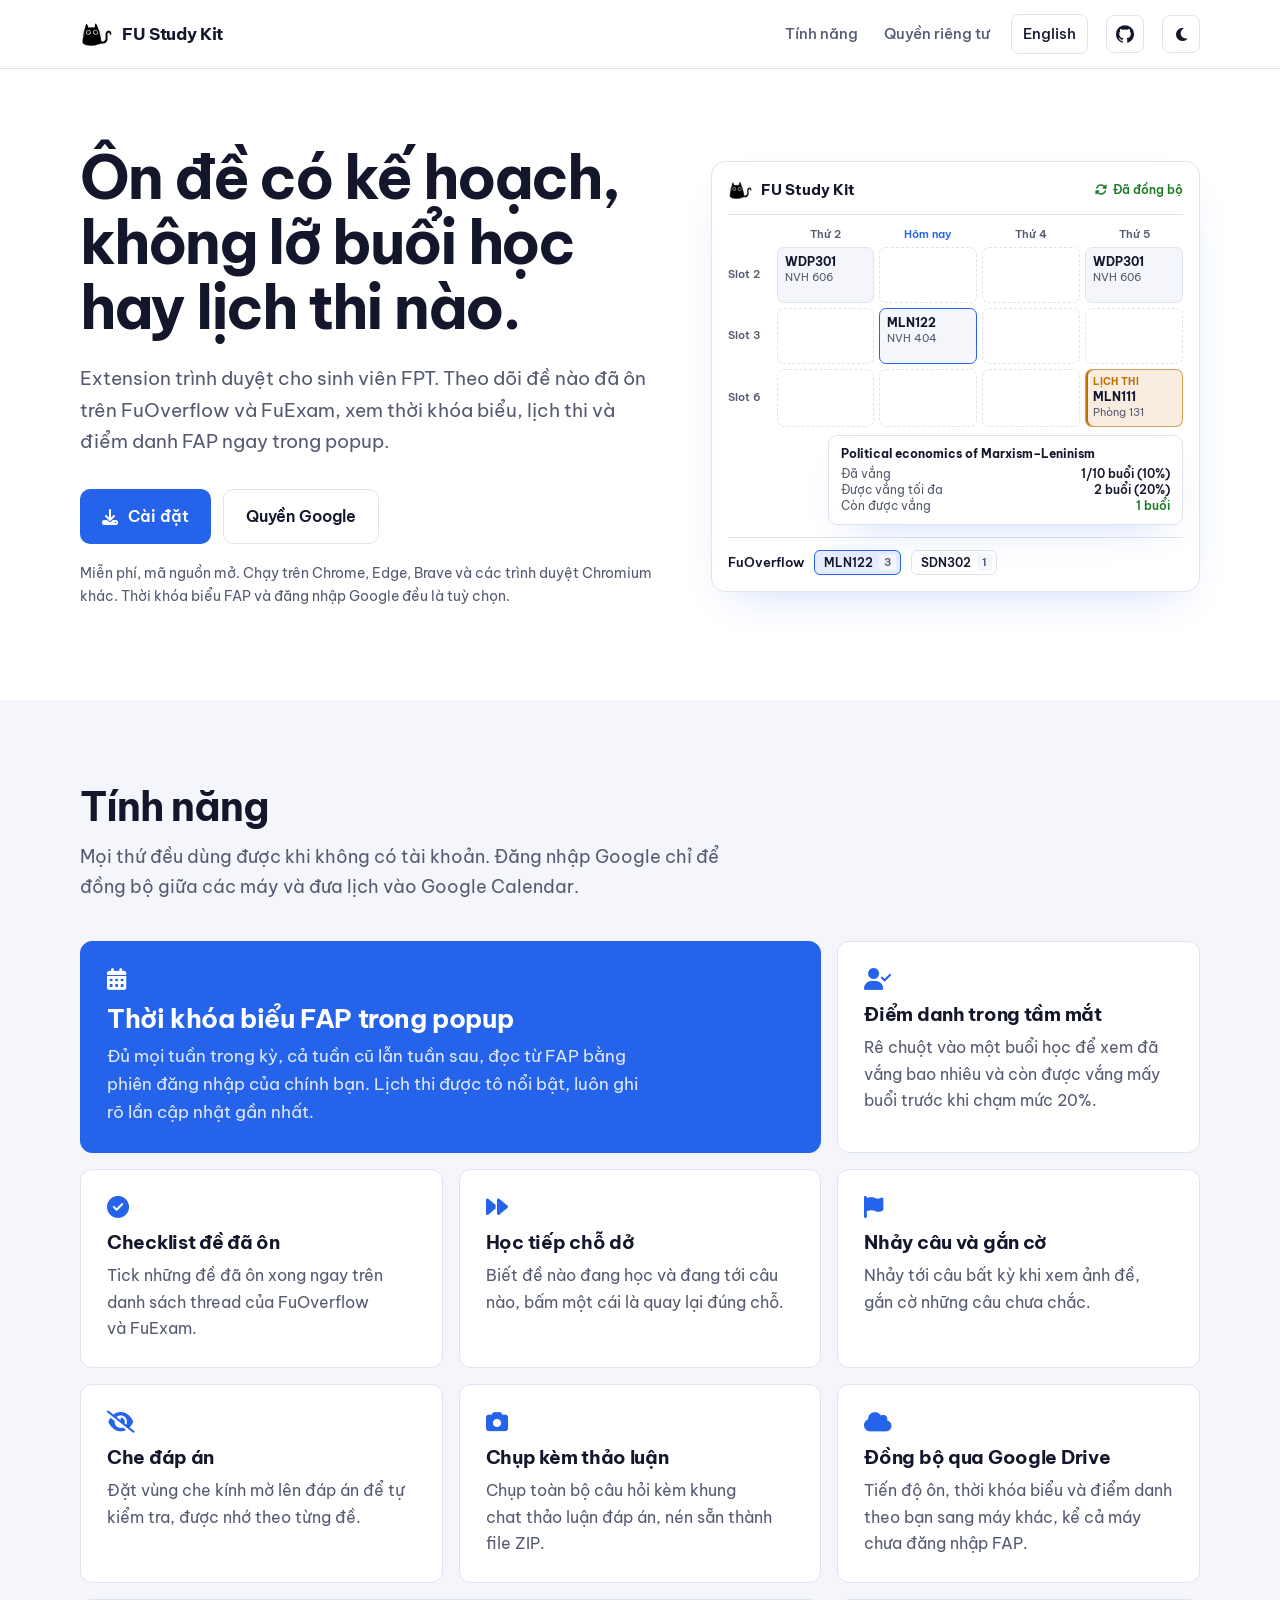
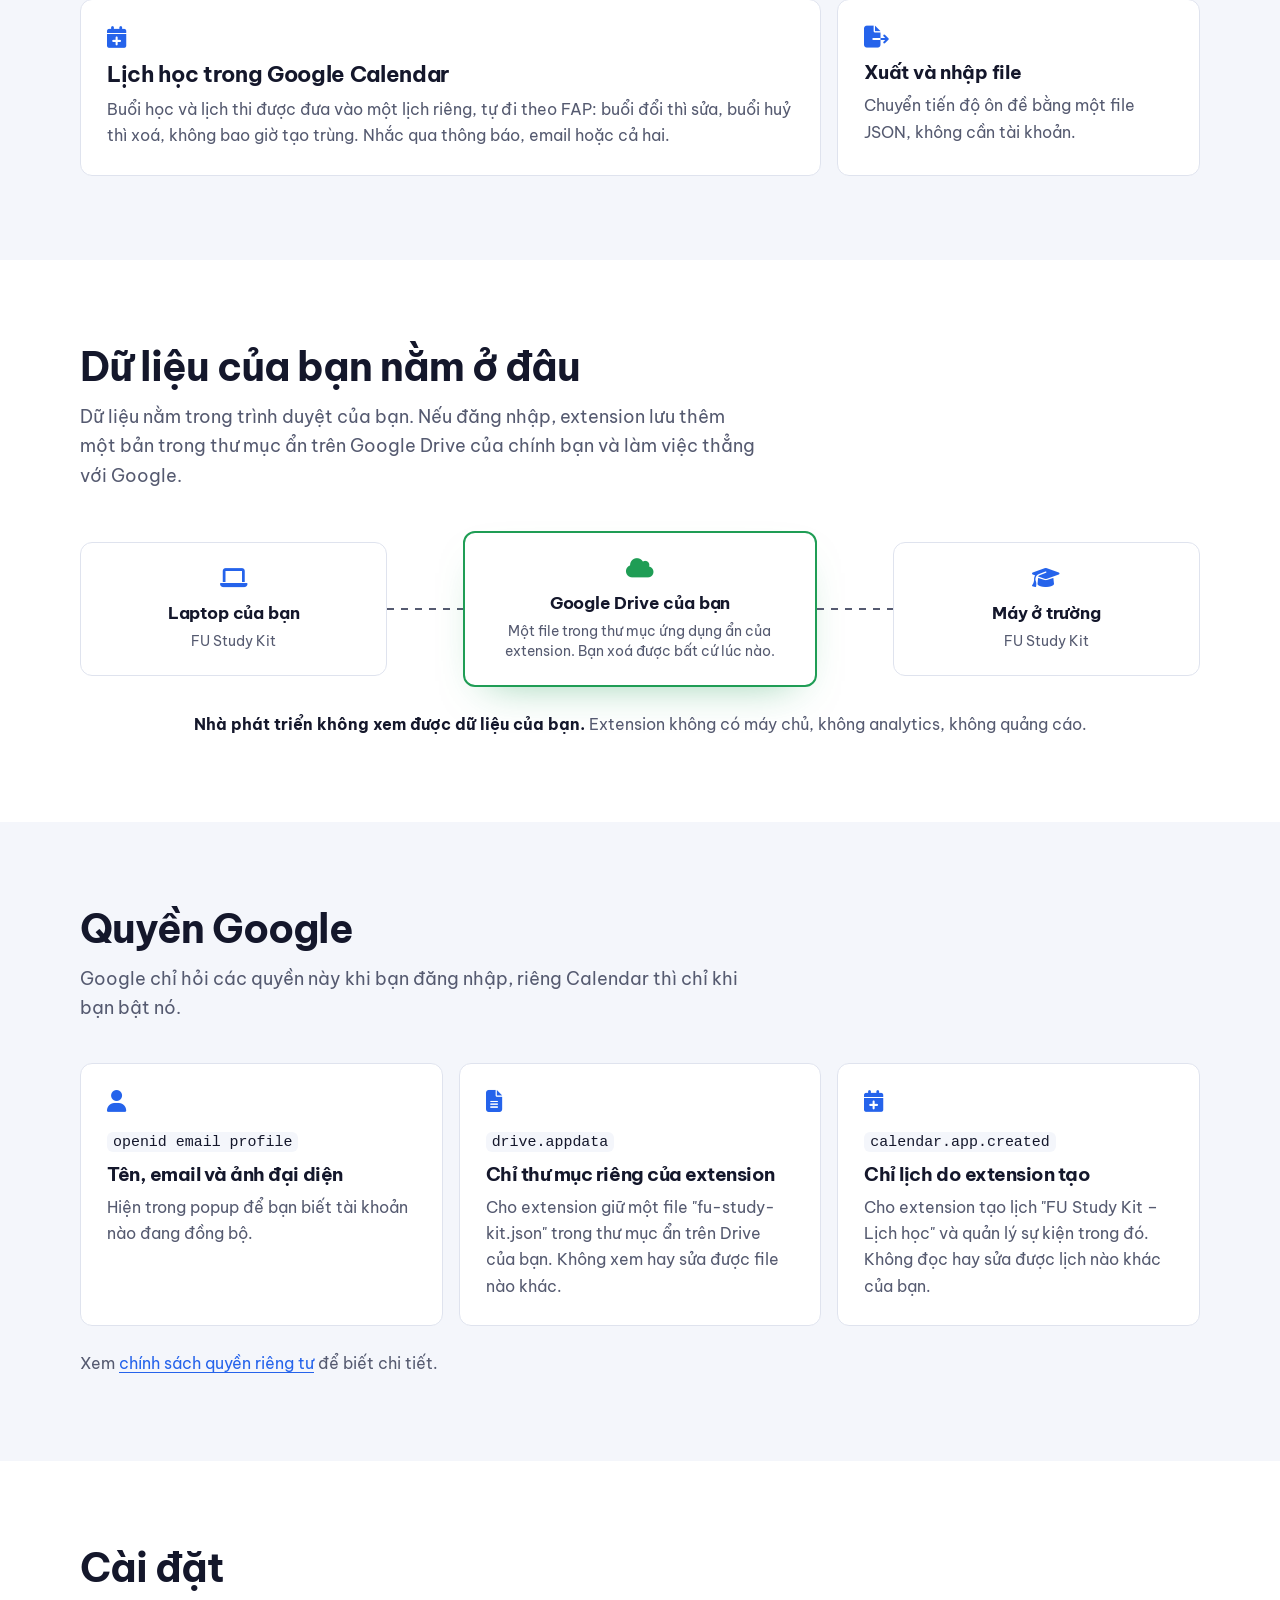
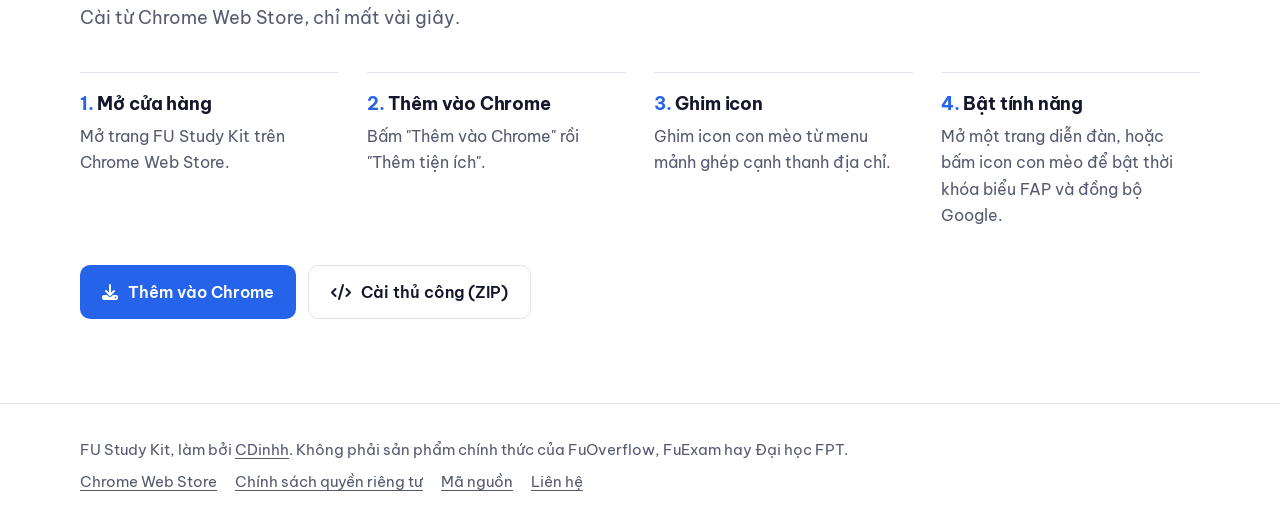
==== commit df1e32be: "Point the READMEs, site and privacy pages to the Chrome Web Store listing" ====
--- a/docs/vi/index.html
+++ b/docs/vi/index.html
@@ -216,17 +216,17 @@
             <div class="wrap">
                 <div class="section-head in">
                     <h2>Cài đặt</h2>
-                    <p>Extension được cài từ mã nguồn, mất chừng một phút.</p>
+                    <p>Cài từ Chrome Web Store, chỉ mất vài giây.</p>
                 </div>
                 <ol class="steps in">
-                    <li><b>Tải về</b>Tải file ZIP rồi giải nén.</li>
-                    <li><b>Mở trang extension</b>Vào <code>chrome://extensions</code> và bật Developer mode.</li>
-                    <li><b>Nạp extension</b>Bấm "Load unpacked" rồi chọn thư mục vừa giải nén.</li>
+                    <li><b>Mở cửa hàng</b>Mở trang FU Study Kit trên Chrome Web Store.</li>
+                    <li><b>Thêm vào Chrome</b>Bấm "Thêm vào Chrome" rồi "Thêm tiện ích".</li>
+                    <li><b>Ghim icon</b>Ghim icon con mèo từ menu mảnh ghép cạnh thanh địa chỉ.</li>
                     <li><b>Bật tính năng</b>Mở một trang diễn đàn, hoặc bấm icon con mèo để bật thời khóa biểu FAP và đồng bộ Google.</li>
                 </ol>
                 <div class="steps-cta cta">
-                    <a class="btn btn-primary" href="https://github.com/CDinhh/Extension-FU-Study-Kit/archive/refs/tags/v2.1.0.zip"><i class="fa-solid fa-download" aria-hidden="true"></i>Tải v2.1.0</a>
-                    <a class="btn btn-ghost" href="https://github.com/CDinhh/Extension-FU-Study-Kit"><i class="fa-solid fa-code" aria-hidden="true"></i>Mã nguồn</a>
+                    <a class="btn btn-primary" href="https://chromewebstore.google.com/detail/galbpjelfcjibchlldbobcghedbccoke"><i class="fa-solid fa-download" aria-hidden="true"></i>Thêm vào Chrome</a>
+                    <a class="btn btn-ghost" href="https://github.com/CDinhh/Extension-FU-Study-Kit/releases/latest"><i class="fa-solid fa-code" aria-hidden="true"></i>Cài thủ công (ZIP)</a>
                 </div>
             </div>
         </section>
@@ -236,6 +236,7 @@
         <div class="wrap">
             <span>FU Study Kit, làm bởi <a href="https://github.com/CDinhh">CDinhh</a>. Không phải sản phẩm chính thức của FuOverflow, FuExam hay Đại học FPT.</span>
             <nav aria-label="Chân trang">
+                <a href="https://chromewebstore.google.com/detail/galbpjelfcjibchlldbobcghedbccoke">Chrome Web Store</a>
                 <a href="privacy.html">Chính sách quyền riêng tư</a>
                 <a href="https://github.com/CDinhh/Extension-FU-Study-Kit">Mã nguồn</a>
                 <a href="https://github.com/CDinhh/Extension-FU-Study-Kit/issues">Liên hệ</a>
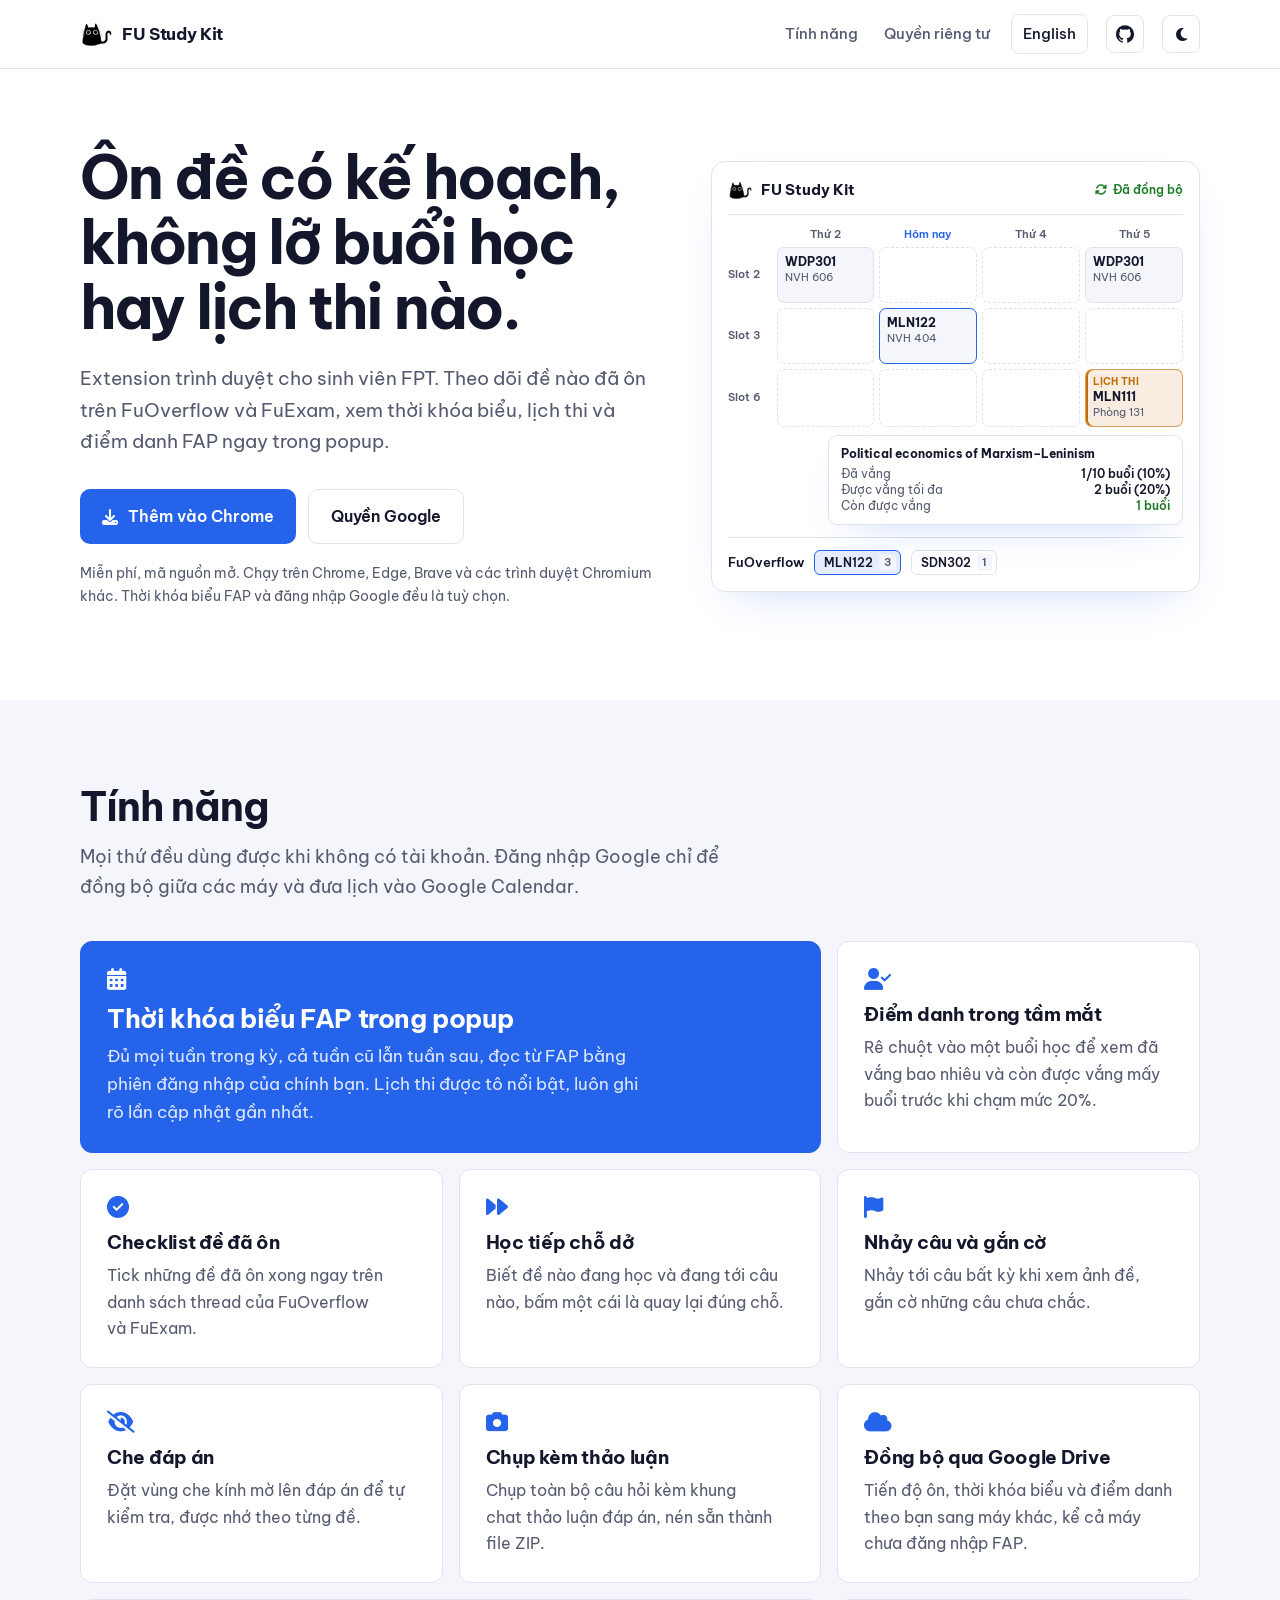
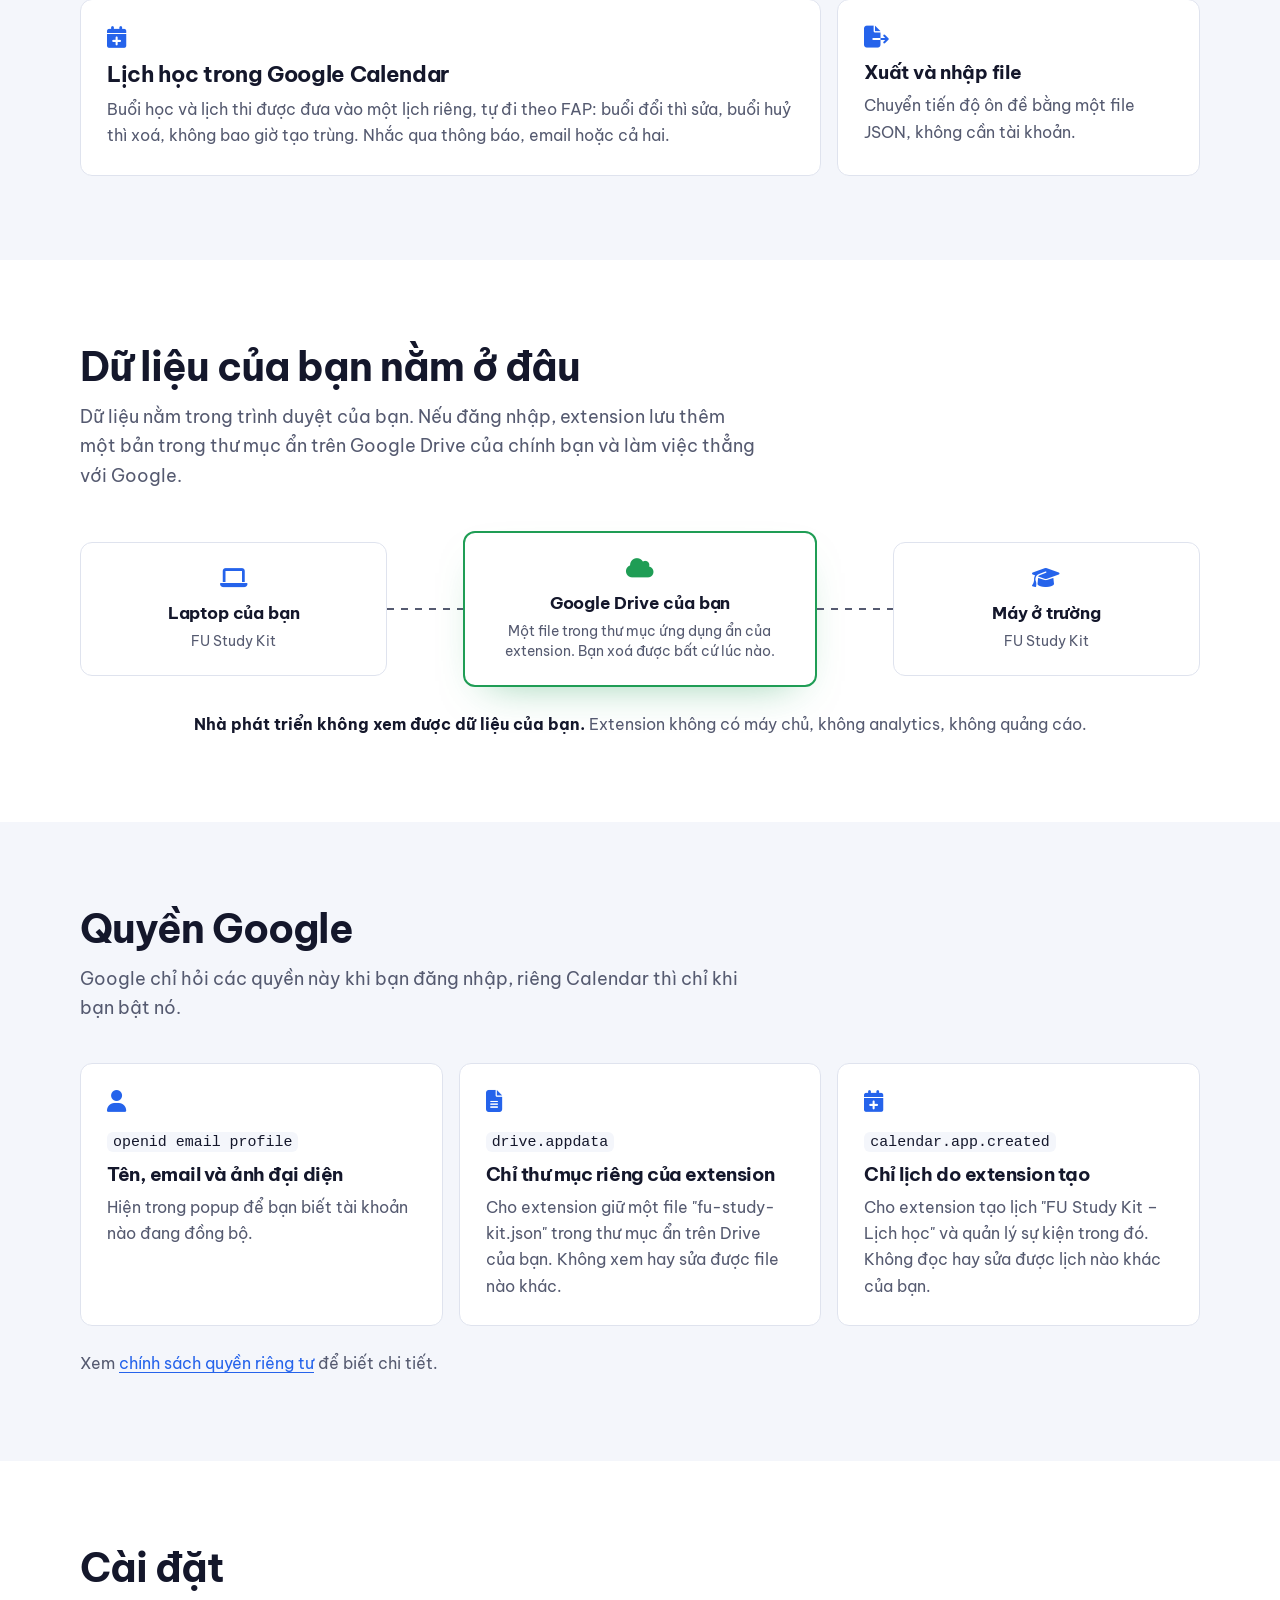
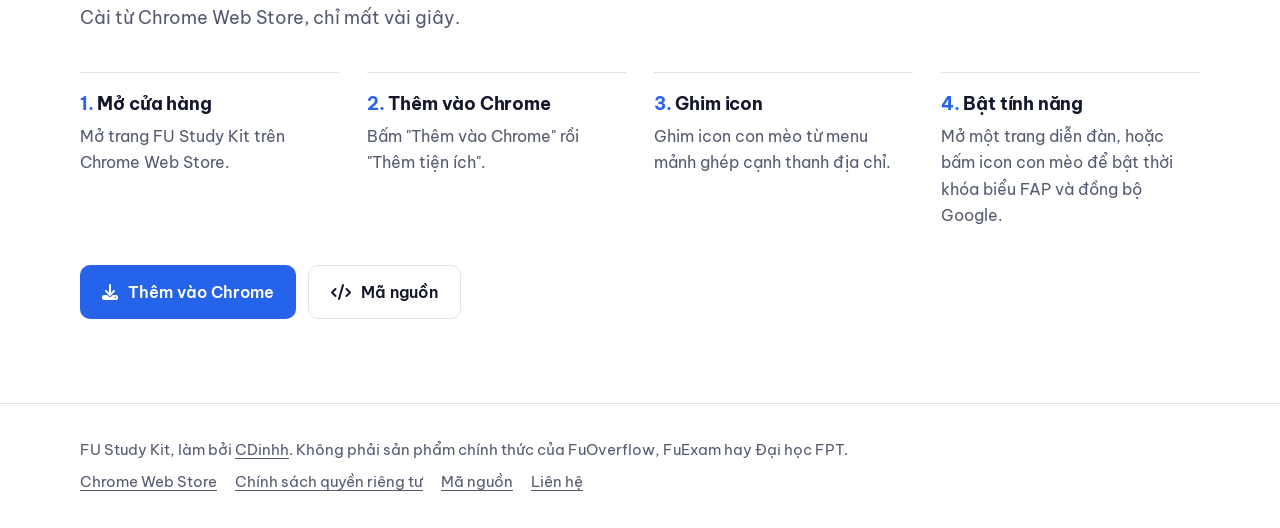
==== commit 50f2a22f: "Merge branch 'docs/store-launch'" ====
--- a/docs/vi/index.html
+++ b/docs/vi/index.html
@@ -43,7 +43,7 @@
                     <h1>Ôn đề có kế hoạch, không lỡ buổi học hay lịch thi nào.</h1>
                     <p class="lede">Extension trình duyệt cho sinh viên FPT. Theo dõi đề nào đã ôn trên FuOverflow và FuExam, xem thời khóa biểu, lịch thi và điểm danh FAP ngay trong popup.</p>
                     <div class="cta">
-                        <a class="btn btn-primary" href="#install"><i class="fa-solid fa-download" aria-hidden="true"></i>Cài đặt</a>
+                        <a class="btn btn-primary" href="https://chromewebstore.google.com/detail/galbpjelfcjibchlldbobcghedbccoke"><i class="fa-solid fa-download" aria-hidden="true"></i>Thêm vào Chrome</a>
                         <a class="btn btn-ghost" href="#permissions">Quyền Google</a>
                     </div>
                     <p class="fine">Miễn phí, mã nguồn mở. Chạy trên Chrome, Edge, Brave và các trình duyệt Chromium khác. Thời khóa biểu FAP và đăng nhập Google đều là tuỳ chọn.</p>
@@ -226,7 +226,7 @@
                 </ol>
                 <div class="steps-cta cta">
                     <a class="btn btn-primary" href="https://chromewebstore.google.com/detail/galbpjelfcjibchlldbobcghedbccoke"><i class="fa-solid fa-download" aria-hidden="true"></i>Thêm vào Chrome</a>
-                    <a class="btn btn-ghost" href="https://github.com/CDinhh/Extension-FU-Study-Kit/releases/latest"><i class="fa-solid fa-code" aria-hidden="true"></i>Cài thủ công (ZIP)</a>
+                    <a class="btn btn-ghost" href="https://github.com/CDinhh/Extension-FU-Study-Kit"><i class="fa-solid fa-code" aria-hidden="true"></i>Mã nguồn</a>
                 </div>
             </div>
         </section>
